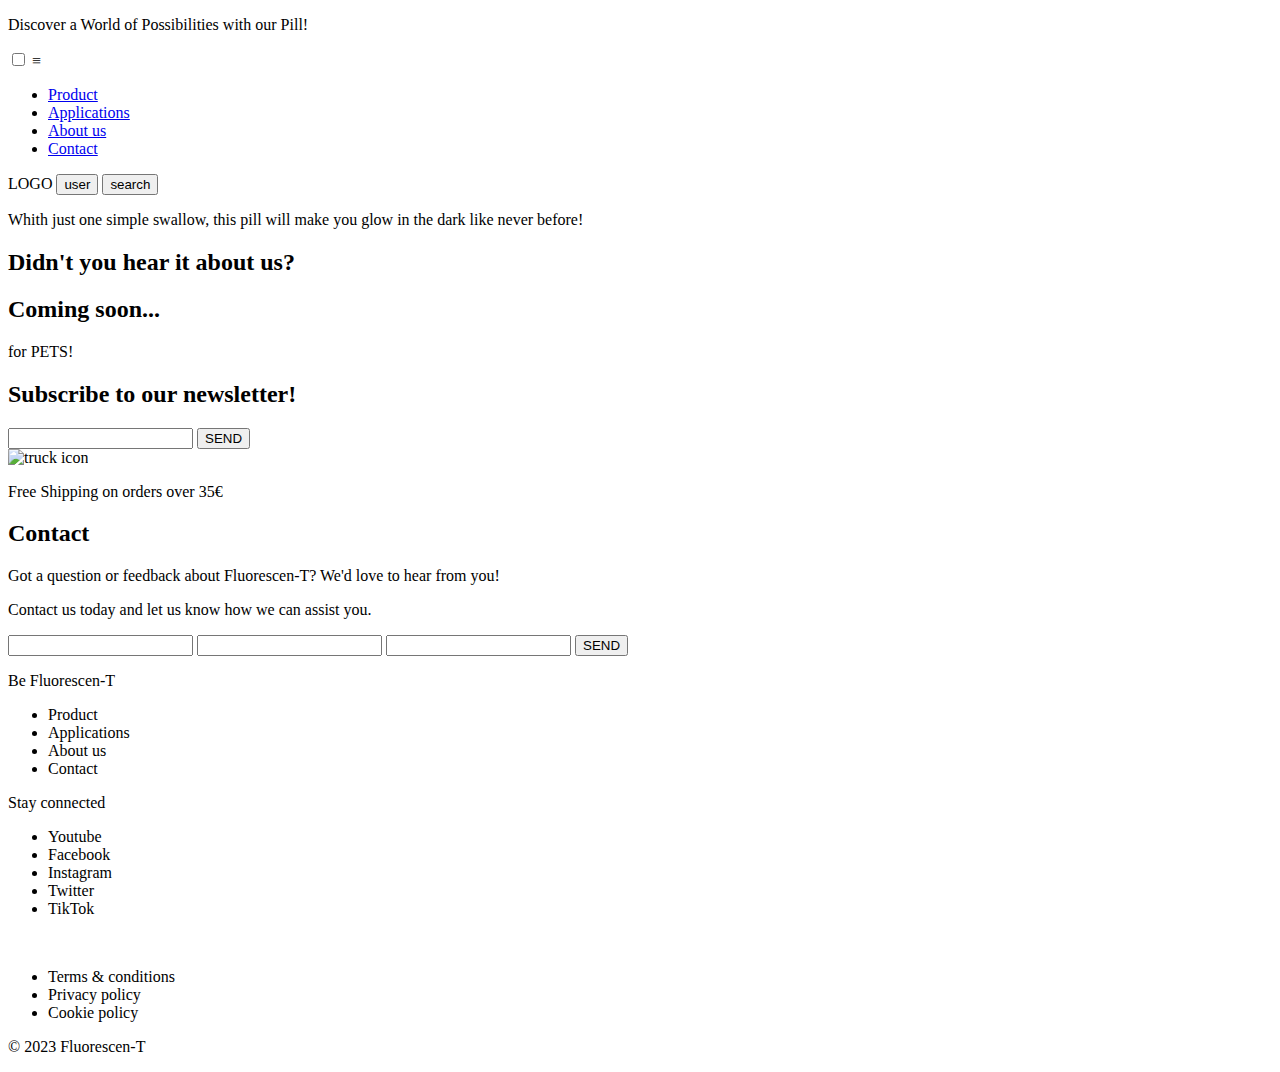
==== _html/index.html @ 110d71b9 "wordpress" ====
<!DOCTYPE html>
<html lang="en">
  <head>
    <meta charset="UTF-8" />
    <link rel="icon" type="image/svg+xml" href="/logo-small.svg" />
    <meta name="viewport" content="width=device-width, initial-scale=1.0" />
    <meta name="theme-color" content="#DDF52F" />

    <title>Fluorescen-T</title>
    <meta name="author" content="Celudirosa" />
    <meta
      name="description"
      content="Glow up your night with Fluorescen-T the safe and fun way to shine bright in the dark!"
    />
    <meta
      name="keywords"
      content="fluorescent, glow, shine, night, dark, safe"
    />
    <link rel="stylesheet" href="style.css" />
  </head>

  <body>
    <header>
      <div class="banner">
        <p>Discover a World of Possibilities with our Pill!</p>
      </div>
      <!-- TOPBAR -->
      <div class="topbar">
        <input type="checkbox" name="Menu" id="menu-toggle" />
        <label class="menu-button-container" for="menu-toggle">≡</label>
        <div class="menu-button"></div>
        <nav class="nav-menu">
          <ul class="nav-menu">
            <li class="nav-menu__item"><a href="#product">Product</a></li>
            <li class="nav-menu__item">
              <a href="#applications">Applications</a>
            </li>
            <li class="nav-menu__item"><a href="#aboutus">About us</a></li>
            <li class="nav-menu__item"><a href="#contact">Contact</a></li>
          </ul>
        </nav>
        <span>LOGO</span>
        <span>
          <button>user</button>
          <button>search</button>
        </span>
      </div>
    </header>

    <!-- MAIN -->
    <main>
      <!-- PILL -->
      <section id="pill"></section>

      <!-- PHRASE -->
      <section id="phrase">
        <p>
          Whith just one simple swallow, this pill will make you glow in the
          dark like never before!
        </p>
      </section>

      <!-- REVIEWS -->
      <section id="reviews">
        <h2>Didn't you hear it about us?</h2>
      </section>

      <!-- PETS -->
      <section id="pets">
        <h2>Coming soon...</h2>
        <p>for PETS!</p>
      </section>

      <!-- NEWSLETTER -->
      <section id="newsletter">
        <h2>Subscribe to our newsletter!</h2>
        <input type="email" name="email" id="input-newsletter" />
        <label for="input-newsletter"></label>
        <button>SEND</button>
      </section>

      <!-- SHIPPING -->
      <section id="shipping">
        <img src="/truck.svg" alt="truck icon" />
        <p>Free Shipping on orders over 35€</p>
      </section>

      <!-- CONTACT -->
      <section id="contact">
        <h2>Contact</h2>
        <p>
          Got a question or feedback about Fluorescen-T? We'd love to hear from
          you!
        </p>
        <p>Contact us today and let us know how we can assist you.</p>
        <input type="text" name="your name" id="name-formulary" />
        <label for="name-formulary"></label>
        <input type="email" name="your@email.com" id="email-formulary" />
        <label for="email-formulary"></label>
        <input type="text" name="how could we help you?" id="text-formulary" />
        <label for="text-formulary"></label>
        <button>SEND</button>
      </section>
    </main>

    <!-- FOOTER -->
    <footer>
      <p>Be Fluorescen-T</p>
      <ul>
        <li>Product</li>
        <li>Applications</li>
        <li>About us</li>
        <li>Contact</li>
      </ul>
      <p>Stay connected</p>
      <ul>
        <li>Youtube</li>
        <li>Facebook</li>
        <li>Instagram</li>
        <li>Twitter</li>
        <li>TikTok</li>
      </ul>
      <img src="" alt="" />
      <img src="" alt="" />
      <img src="" alt="" />
      <ul>
        <li>Terms & conditions</li>
        <li>Privacy policy</li>
        <li>Cookie policy</li>
      </ul>
      <p>© 2023 Fluorescen-T</p>
    </footer>

    <script type="module" src="/main.js"></script>
  </body>
</html>
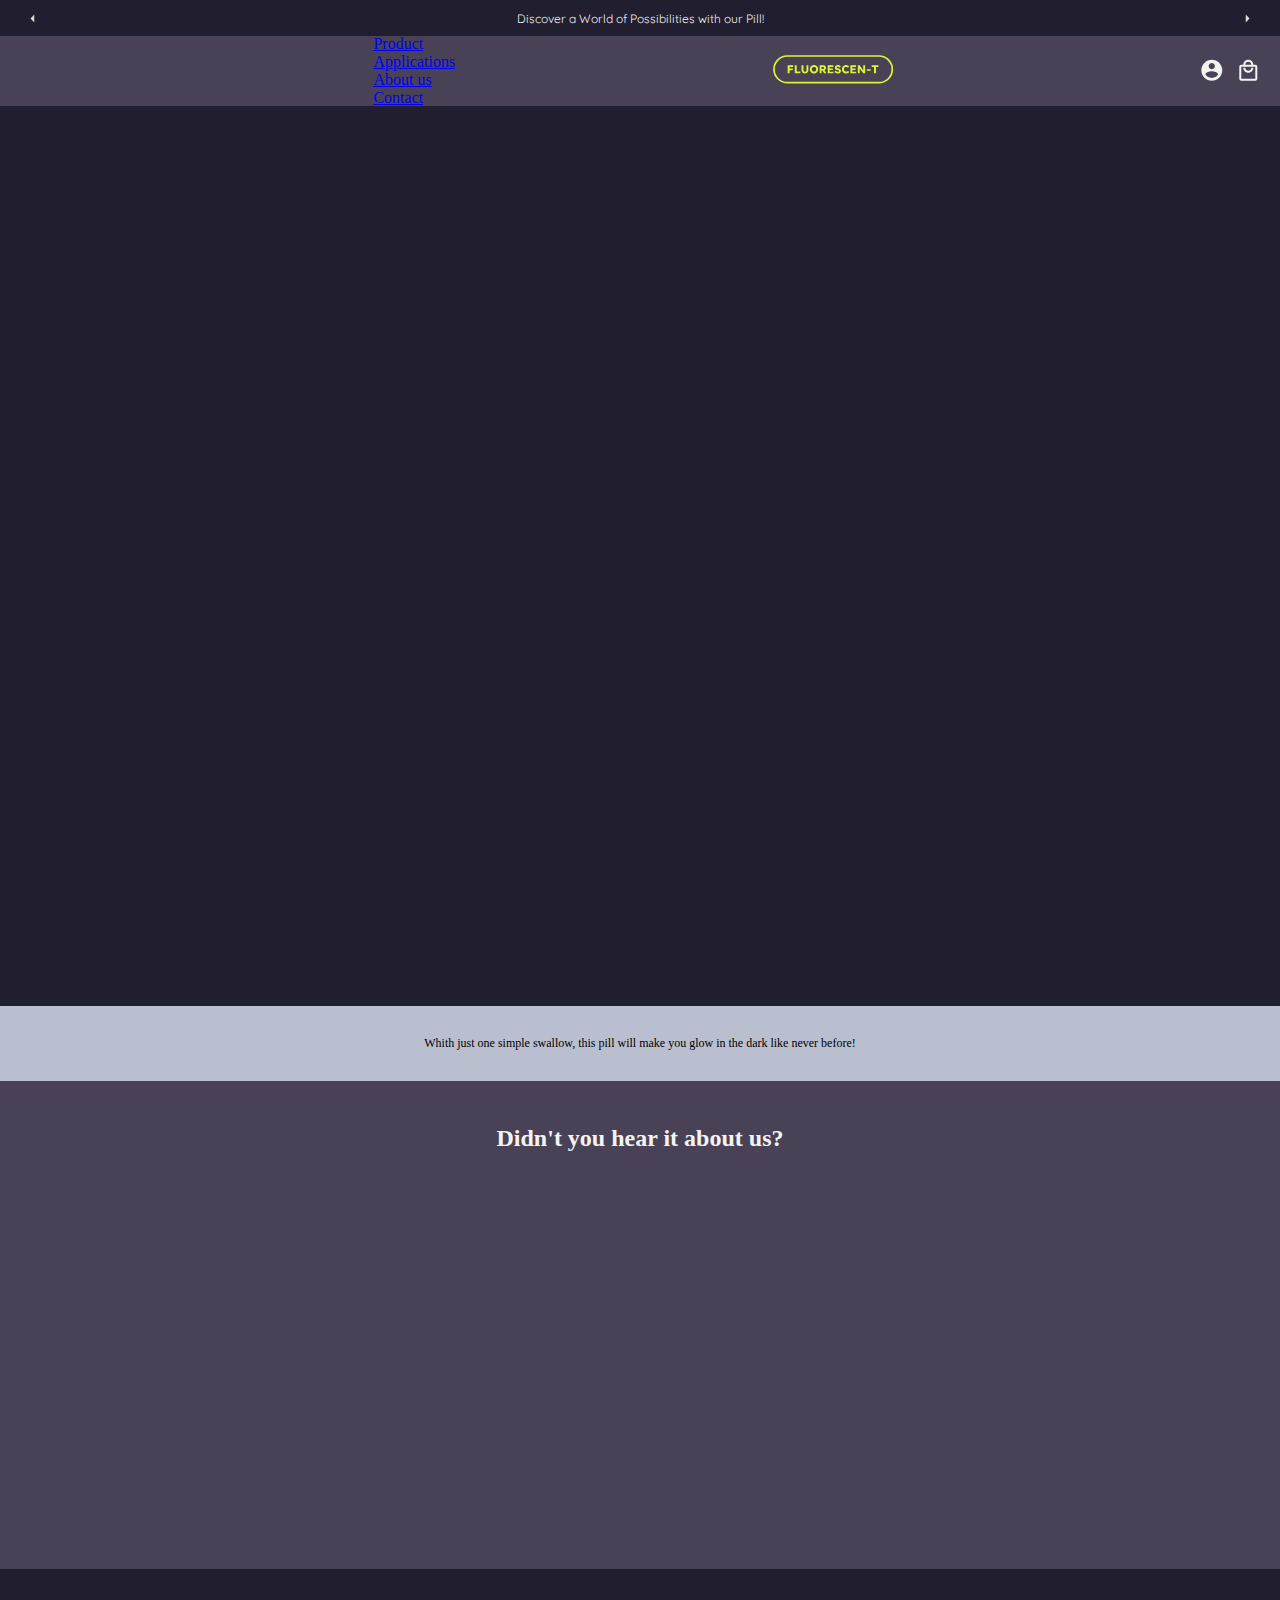
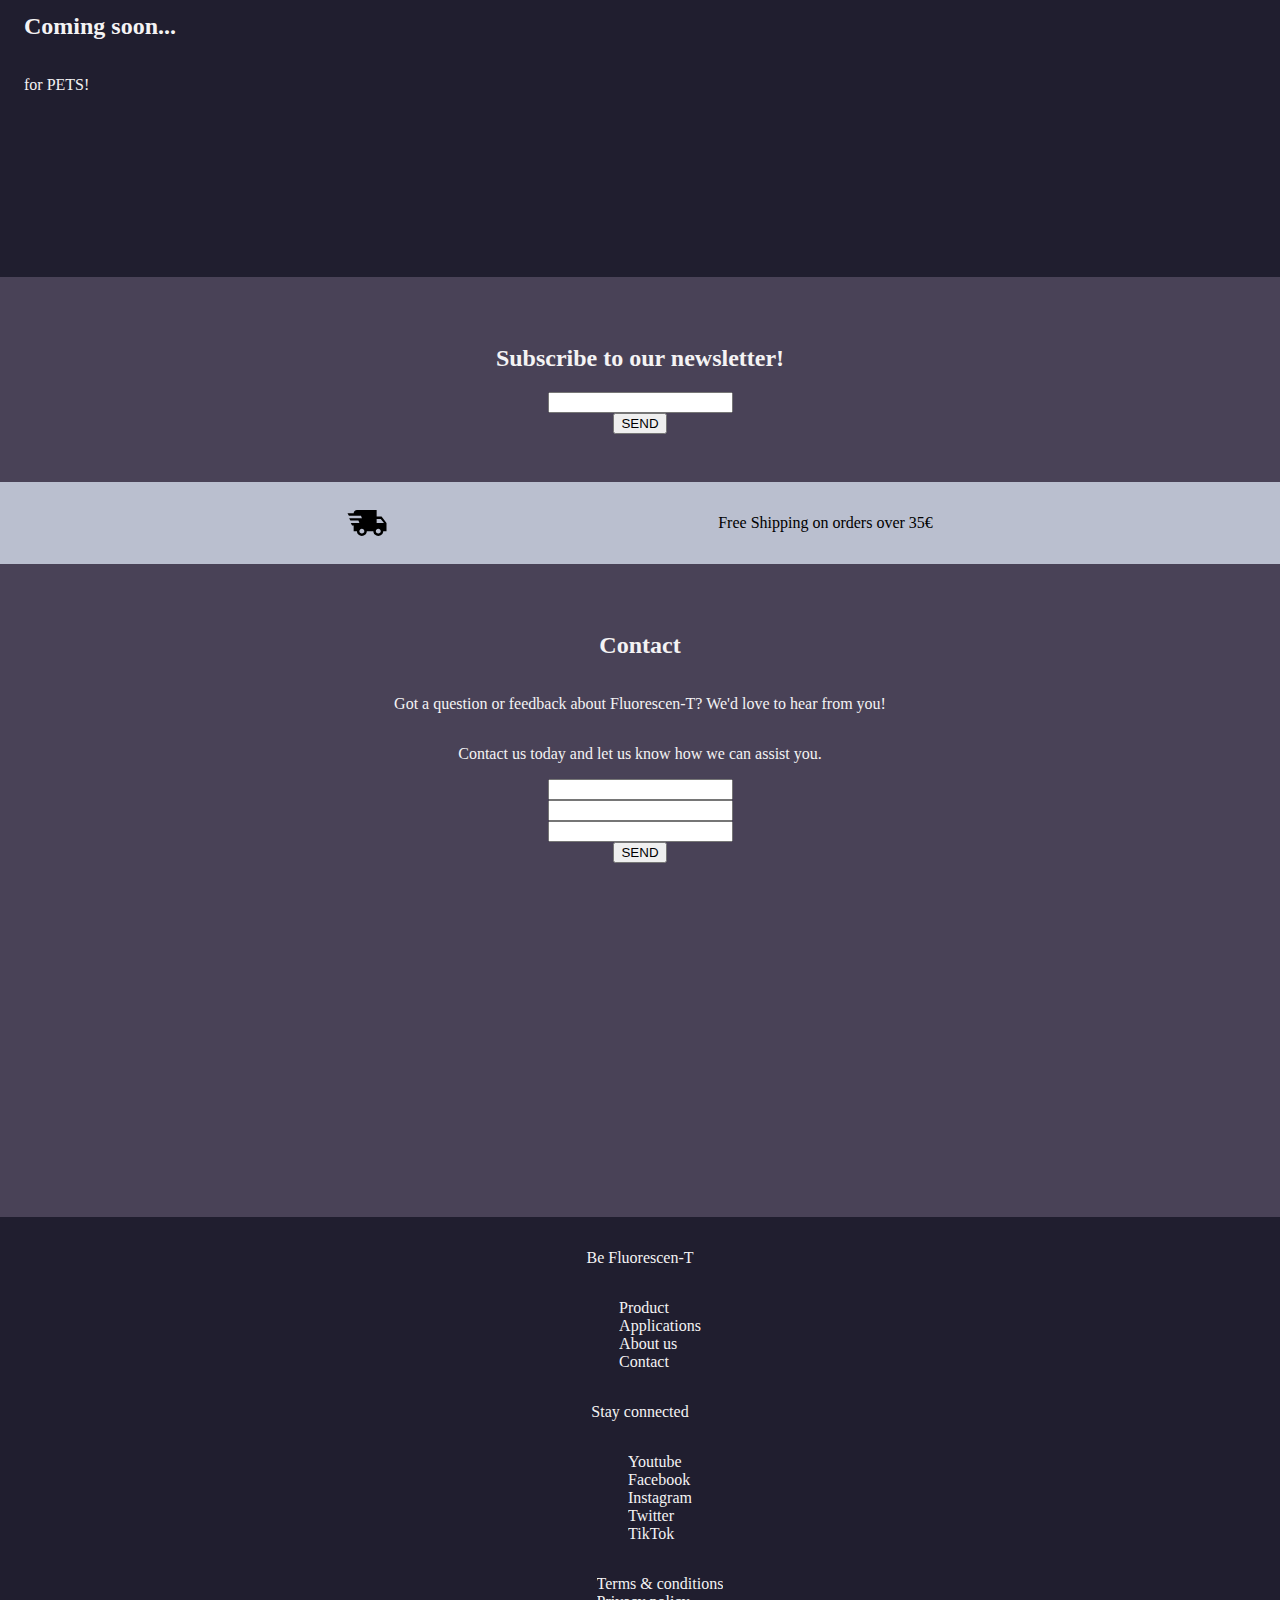
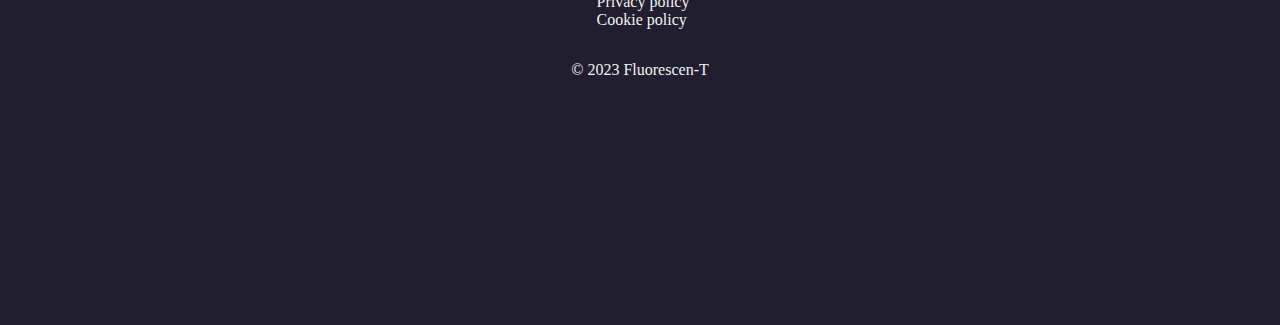
==== commit 4dcf4a58: "nav-menu & iframe" ====
--- a/_html/index.html
+++ b/_html/index.html
@@ -22,12 +22,20 @@
   <body>
     <header>
       <div class="banner">
+        <button class="nav-menu__button">
+          <img src="imgs/icon_left-arrow.svg" alt="left banner button" />
+        </button>
         <p>Discover a World of Possibilities with our Pill!</p>
+        <button class="nav-menu__button">
+          <img src="imgs/icon_right-arrow.svg" alt="right banner button" />
+        </button>
       </div>
       <!-- TOPBAR -->
       <div class="topbar">
         <input type="checkbox" name="Menu" id="menu-toggle" />
-        <label class="menu-button-container" for="menu-toggle">≡</label>
+        <label class="menu-button-container" for="menu-toggle">
+          <img src="imgs/icon_menu.svg" alt="icon menu" />
+        </label>
         <div class="menu-button"></div>
         <nav class="nav-menu">
           <ul class="nav-menu">
@@ -39,10 +47,16 @@
             <li class="nav-menu__item"><a href="#contact">Contact</a></li>
           </ul>
         </nav>
-        <span>LOGO</span>
+        <a href="#">
+          <img src="imgs/logo_dark-bg-yellow.svg" alt="fluorescen-T logo" />
+        </a>
         <span>
-          <button>user</button>
-          <button>search</button>
+          <button class="nav-menu__button">
+            <img src="imgs/icon_user.svg" alt="icon user" />
+          </button>
+          <button class="nav-menu__button">
+            <img src="imgs/icon_shopping-cart.svg" alt="icon shopping cart" />
+          </button>
         </span>
       </div>
     </header>
@@ -50,7 +64,11 @@
     <!-- MAIN -->
     <main>
       <!-- PILL -->
-      <section id="pill"></section>
+      <section id="pill">
+        <iframe
+          src="https://my.spline.design/untitled-30eca008d9cb6980c45483de8d0ec882/"
+        ></iframe>
+      </section>
 
       <!-- PHRASE -->
       <section id="phrase">
@@ -81,7 +99,7 @@
 
       <!-- SHIPPING -->
       <section id="shipping">
-        <img src="/truck.svg" alt="truck icon" />
+        <img src="imgs/icon_truck.svg" alt="truck icon" />
         <p>Free Shipping on orders over 35€</p>
       </section>
 
--- a/_html/style.css
+++ b/_html/style.css
@@ -0,0 +1,214 @@
+/* TIPO */
+
+@import url('https://fonts.googleapis.com/css2?family=Quicksand:wght@400;500;600;700&display=swap');
+
+html body {
+  margin: 0;
+  height: 100%;
+}
+
+/* HEADER */
+
+.banner {
+  background-color: #201E2F;
+  font-family: 'Quicksand', sans-serif;
+  font-style: normal;
+  font-size: 12px;
+  text-align: center;
+  color: #F4F3F4;
+  display: flex;
+  justify-content: space-between;
+  align-items: center;
+  height: 3em;
+  padding-left: 2em;
+  padding-right: 2em;
+}
+
+/* HAMBURGUER MENU */
+
+.topbar {
+  box-sizing: border-box;
+  display: flex;
+  flex-direction: row;
+  align-items: center;
+  justify-content: space-between;
+  background-color: #494257;
+  color: #F4F3F4;
+  height: 70px;
+  padding: 1em;
+}
+
+nav-menu {
+  display: flex;
+  flex-direction: row;
+  list-style: none;
+  margin: 0;
+  padding: 0;
+}
+
+li {
+  margin: 0 1rem;
+  overflow: hidden;
+}
+
+.menu-button-container {
+  display: none;
+  height: 100%;
+  width: 30px;
+  cursor: pointer;
+  flex-direction: column;
+  justify-content: center;
+  align-items: center;
+}
+
+#menu-toggle {
+  display: none;
+}
+
+@media (max-width: 700px) {
+  .menu-button-container {
+    display: flex;
+  }
+
+  .nav-menu {
+    position: absolute;
+    top: 0;
+    margin-top: 50px;
+    left: 0;
+    flex-direction: column;
+    width: 100%;
+    justify-content: center;
+    align-items: center;
+  }
+
+  #menu-toggle~.nav-menu li {
+    height: 0;
+    margin: 0;
+    padding: 0;
+    border: 0;
+    transition: height 400ms cubic-bezier(0.23, 1, 0.32, 1);
+  }
+
+  #menu-toggle:checked~.nav-menu li {
+    border: 1px solid #333;
+    height: 2.5em;
+    padding: 0.5em;
+    transition: height 400ms cubic-bezier(0.23, 1, 0.32, 1);
+  }
+
+  .nav-menu>li {
+    display: flex;
+    justify-content: center;
+    margin: 0;
+    padding: 0.5em 0;
+    width: 100%;
+    color: white;
+    background-color: #222;
+  }
+
+  .nav-menu>li:not(:last-child) {
+    border-bottom: 1px solid #444;
+  }
+}
+
+/* ICONS NAV MENU */
+
+.nav-menu__button {
+  background-color: transparent;
+  border: none;
+  cursor: pointer;
+}
+
+/* PILL */
+
+#pill {
+  background-color: #201E2F;
+  height: 100vh;
+  width: 100%;
+}
+
+iframe {
+  border: 0;
+  width: 247px;
+  height: 319px;
+}
+
+/* PHRASE */
+
+#phrase {
+  background-color: #babfcf;
+  font-size: 12px;
+  display: flex;
+  justify-content: center;
+  text-align: center;
+  padding: 1.5em;
+  padding-left: 4em;
+  padding-right: 4em;
+}
+
+/* REVIEWS */
+
+#reviews {
+  background-color: #494257;
+  color: #F4F3F4;
+  display: flex;
+  flex-direction: column;
+  align-items: center;
+  padding: 1.5em;
+  height: 440px;
+}
+
+/* PETS */
+
+#pets {
+  background-color: #201E2F;
+  color: #F4F3F4;
+  display: flex;
+  flex-direction: column;
+  padding: 1.5em;
+  height: 260px;
+}
+
+/* NEWSLETTER */
+
+#newsletter {
+  background-color: #494257;
+  color: #F4F3F4;
+  display: flex;
+  flex-direction: column;
+  align-items: center;
+  padding: 3em;
+}
+
+/* SHIPPING */
+
+#shipping {
+  background-color: #babfcf;
+  display: flex;
+  justify-content: space-evenly;
+  padding: 1em;
+}
+
+/* CONTACT */
+
+#contact {
+  background-color: #494257;
+  color: #F4F3F4;
+  display: flex;
+  flex-direction: column;
+  align-items: center;
+  padding: 3em;
+  height: 557px;
+}
+
+/* FOOTER */
+
+footer {
+  background-color: #201E2F;
+  color: #F4F3F4;
+  display: flex;
+  flex-direction: column;
+  align-items: center;
+  padding: 1em;
+  height: 676px;
+}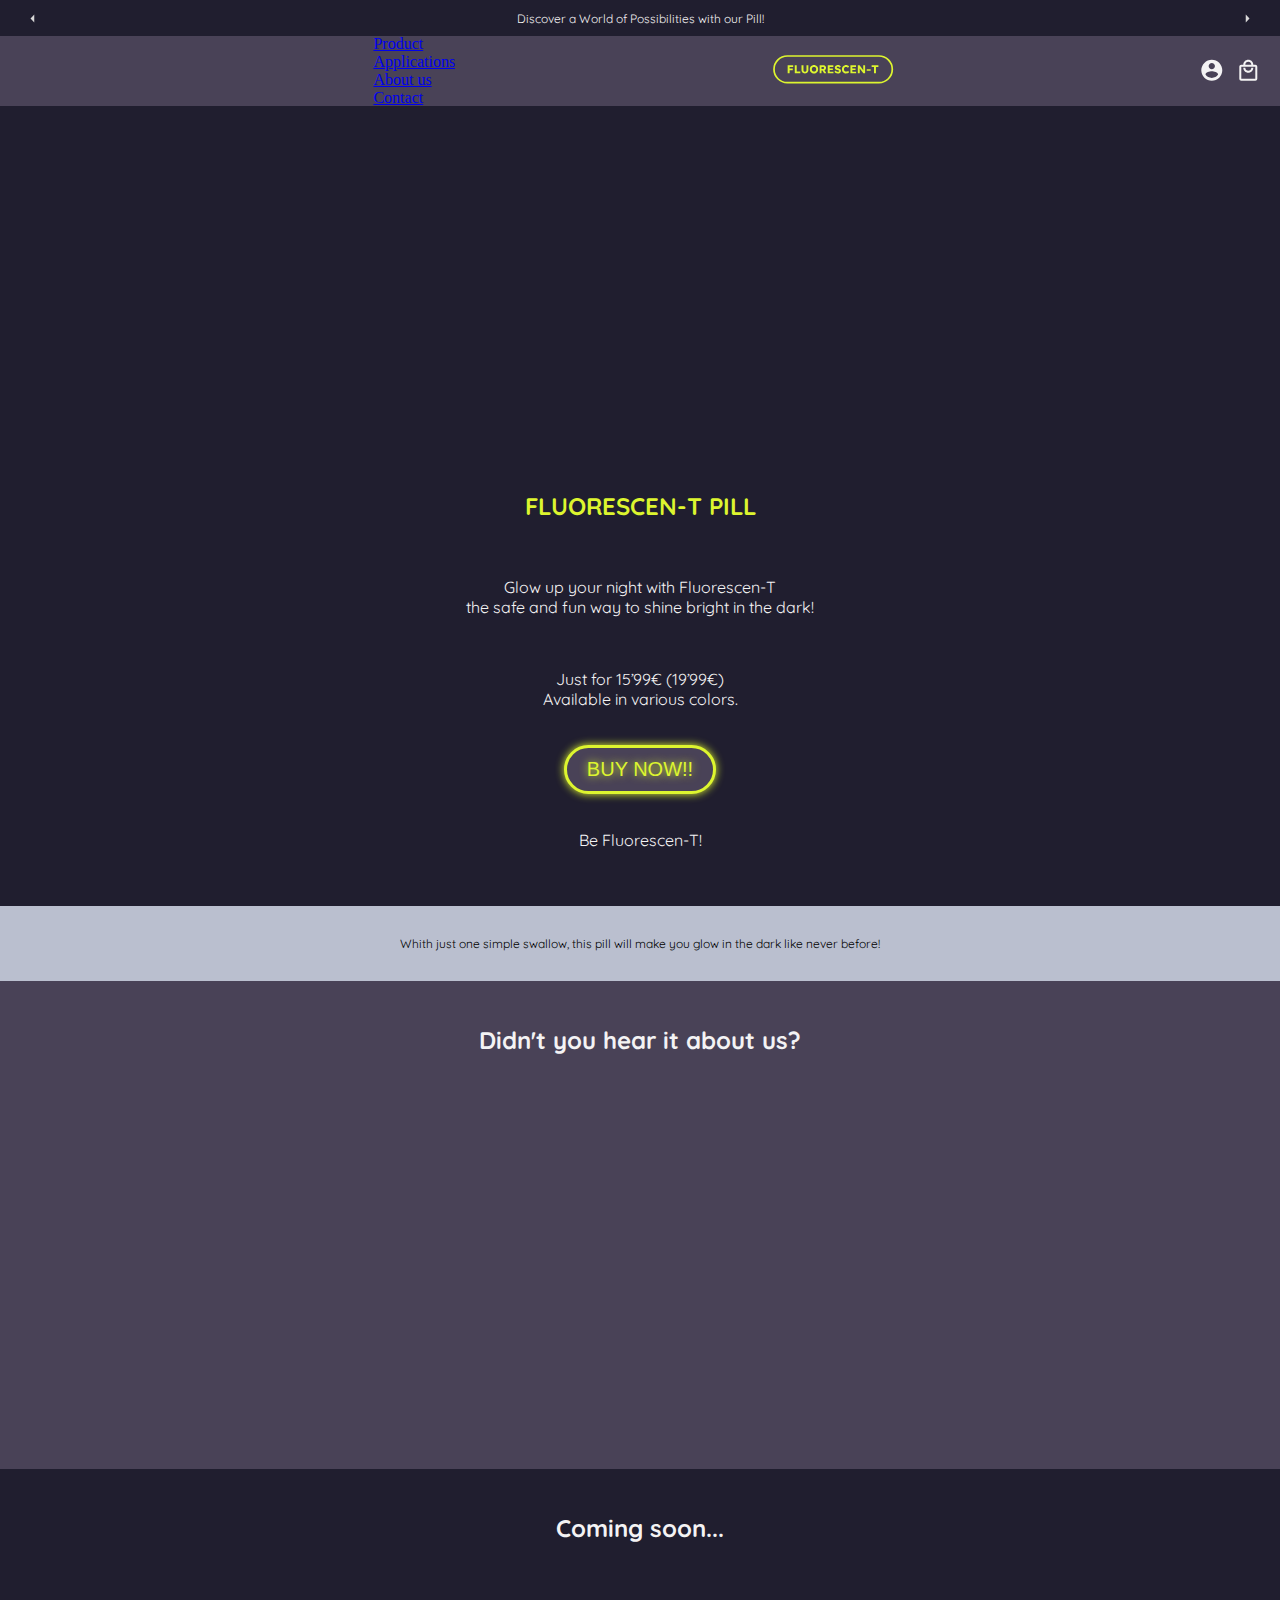
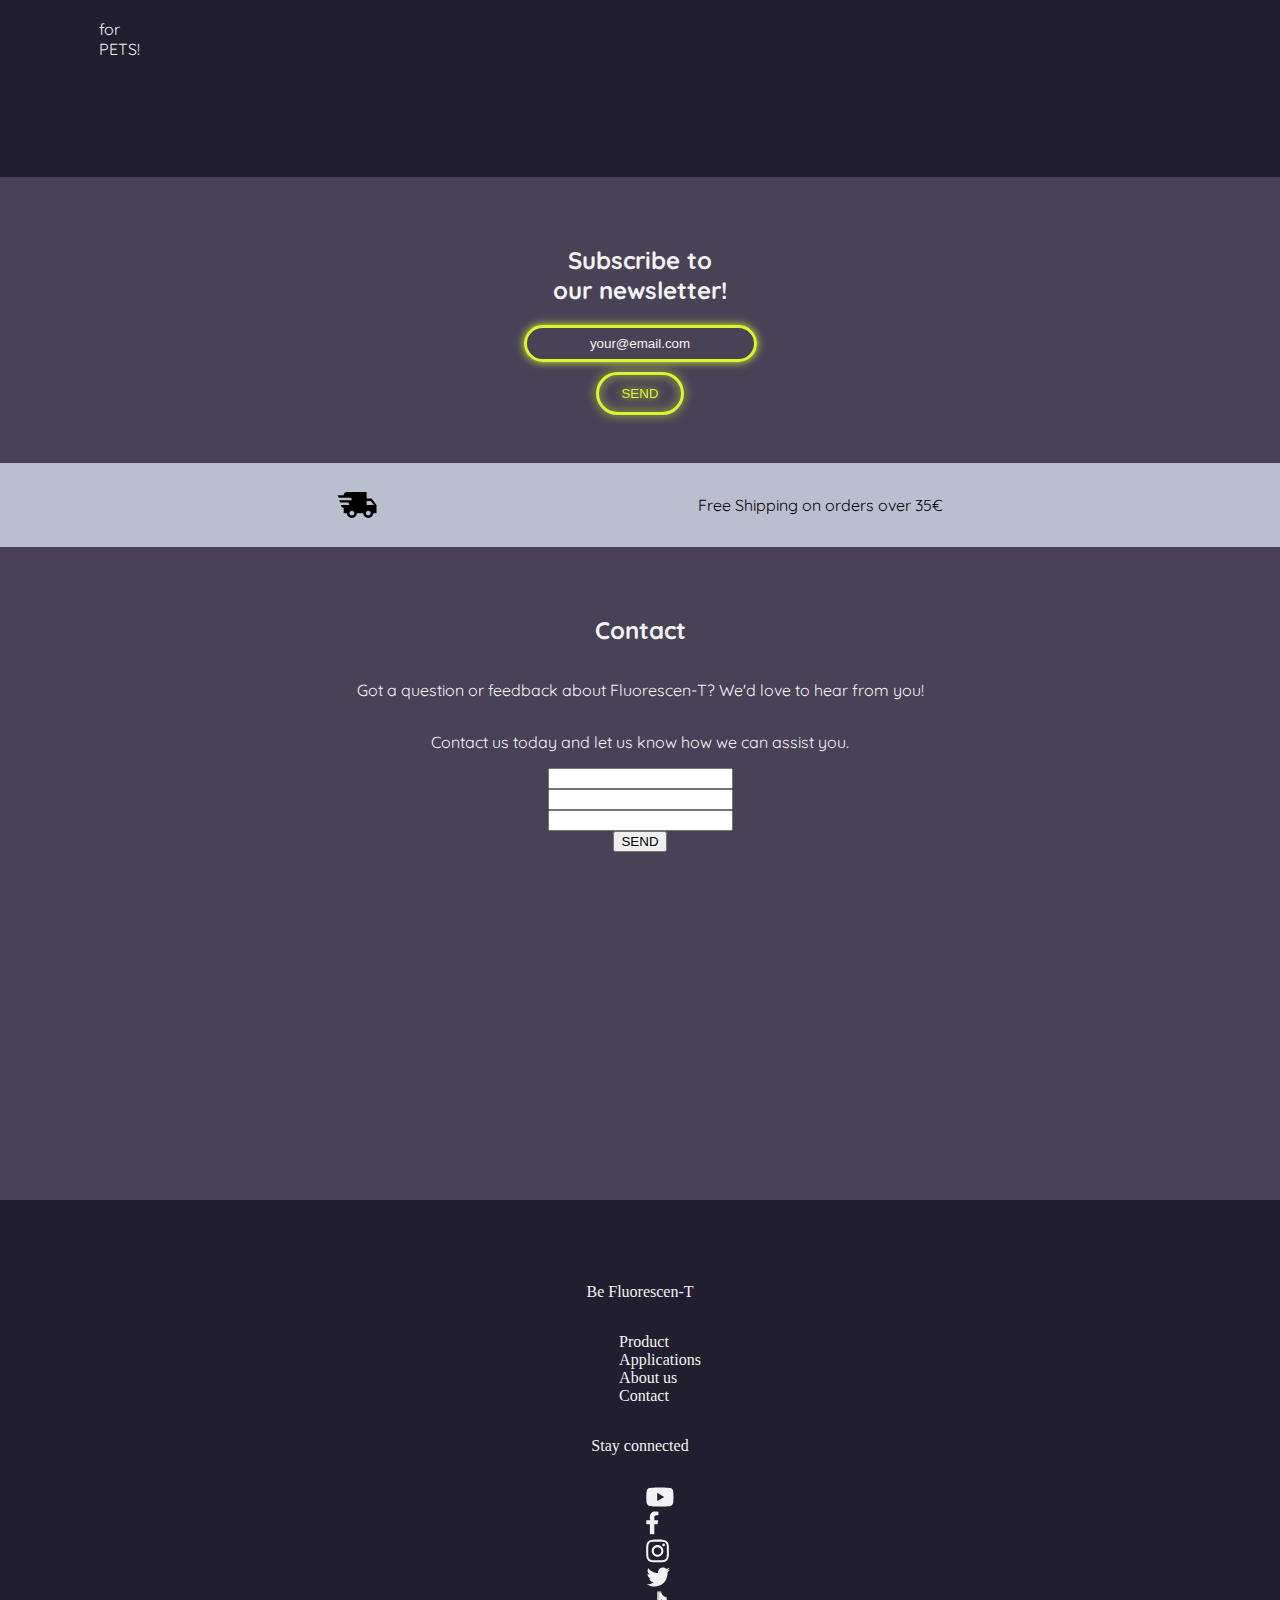
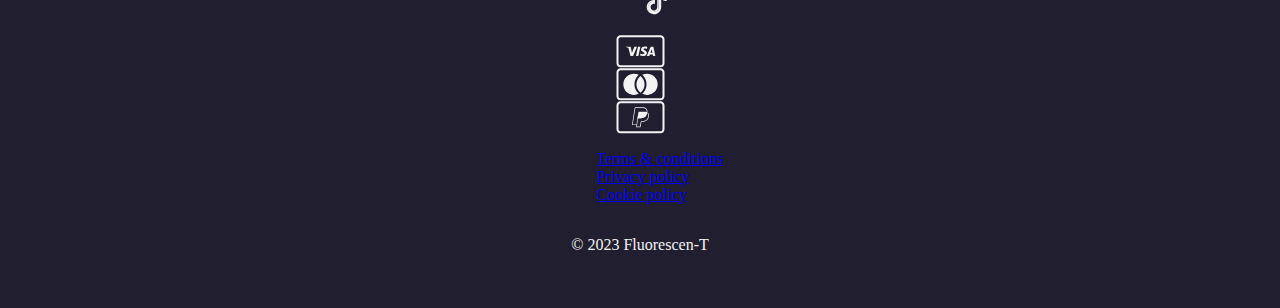
==== commit f9733754: "💄 styles footer" ====
--- a/_html/index.html
+++ b/_html/index.html
@@ -67,7 +67,18 @@
       <section id="pill">
         <iframe
           src="https://my.spline.design/untitled-30eca008d9cb6980c45483de8d0ec882/"
+          scrolling="no"
         ></iframe>
+        <h2 class="tipe_yellow">FLUORESCEN-T PILL</h2>
+        <p class="tipe_white">
+          Glow up your night with Fluorescen-T <br />the safe and fun way to
+          shine bright in the dark!
+        </p>
+        <p class="tipe_white">
+          Just for 15’99€ (19’99€) <br />Available in various colors.
+        </p>
+        <button class="button_buy-now">BUY NOW!!</button>
+        <p class="tipe_white">Be Fluorescen-T!</p>
       </section>
 
       <!-- PHRASE -->
@@ -86,13 +97,24 @@
       <!-- PETS -->
       <section id="pets">
         <h2>Coming soon...</h2>
-        <p>for PETS!</p>
+        <div>
+          <p>for <br />PETS!</p>
+          <iframe
+            src="https://my.spline.design/untitled-30eca008d9cb6980c45483de8d0ec882/"
+            scrolling="no"
+          ></iframe>
+        </div>
       </section>
 
       <!-- NEWSLETTER -->
       <section id="newsletter">
-        <h2>Subscribe to our newsletter!</h2>
-        <input type="email" name="email" id="input-newsletter" />
+        <h2>Subscribe to <br />our newsletter!</h2>
+        <input
+          type="email"
+          name="email"
+          value="your@email.com"
+          id="input-newsletter"
+        />
         <label for="input-newsletter"></label>
         <button>SEND</button>
       </section>
@@ -123,6 +145,7 @@
 
     <!-- FOOTER -->
     <footer>
+      <img class="logo_white" src="imgs/logo_small.svg" alt="logo F" />
       <p>Be Fluorescen-T</p>
       <ul>
         <li>Product</li>
@@ -132,19 +155,45 @@
       </ul>
       <p>Stay connected</p>
       <ul>
-        <li>Youtube</li>
-        <li>Facebook</li>
-        <li>Instagram</li>
-        <li>Twitter</li>
-        <li>TikTok</li>
+        <li>
+          <a href="https://www.youtube.com/">
+            <img src="imgs/icon_youtube.svg" alt="youtube" title="???" />
+          </a>
+        </li>
+        <li>
+          <a href="https://www.facebook.com/">
+            <img src="imgs/icon_facebook.svg" alt="facebook" />
+          </a>
+        </li>
+        <li>
+          <a href="https://www.instagram.com/">
+            <img src="imgs/icon_instagram.svg" alt="instagram" />
+          </a>
+        </li>
+        <li>
+          <a href="https://twitter.com/home?lang=es">
+            <img src="imgs/icon_twitter.svg" alt="twitter" />
+          </a>
+        </li>
+        <li>
+          <a href="https://www.tiktok.com/es/">
+            <img src="imgs/icon_tiktok.svg" alt="tiktok" />
+          </a>
+        </li>
       </ul>
-      <img src="" alt="" />
-      <img src="" alt="" />
-      <img src="" alt="" />
+      <img src="imgs/icon_visa.svg" alt="icon visa" />
+      <img src="imgs/icon_mastercard.svg" alt="icon mastercard" />
+      <img src="imgs/icon_paypal.svg" alt="icon paypal" />
       <ul>
-        <li>Terms & conditions</li>
-        <li>Privacy policy</li>
-        <li>Cookie policy</li>
+        <li>
+          <a href="#">Terms & conditions</a>
+        </li>
+        <li>
+          <a href="#">Privacy policy</a>
+        </li>
+        <li>
+          <a href="#">Cookie policy</a>
+        </li>
       </ul>
       <p>© 2023 Fluorescen-T</p>
     </footer>
--- a/_html/style.css
+++ b/_html/style.css
@@ -1,6 +1,8 @@
 /* TIPO */
 
 @import url('https://fonts.googleapis.com/css2?family=Quicksand:wght@400;500;600;700&display=swap');
+
+/* RESET CSS */
 
 html body {
   margin: 0;
@@ -123,8 +125,12 @@
 
 #pill {
   background-color: #201E2F;
-  height: 100vh;
-  width: 100%;
+  display: flex;
+  flex-direction: column;
+  justify-content: center;
+  align-items: center;
+  padding: 26px 28px 40px;
+  gap: 20px;
 }
 
 iframe {
@@ -133,6 +139,34 @@
   height: 319px;
 }
 
+.tipe_yellow {
+  color: #DDF52F;
+  font-family: 'Quicksand', sans-serif;
+  font-style: normal;
+}
+
+.tipe_white {
+  color: #F4F3F4;
+  font-family: 'Quicksand', sans-serif;
+  font-style: normal;
+  text-align: center;
+}
+
+.button_buy-now {
+  display: flex;
+  justify-content: center;
+  align-items: center;
+  padding: 10px 20px;
+  gap: 10px;
+  background-color: #494257;
+  border: 3px solid #DDF52F;
+  border-radius: 36px;
+  box-shadow: 0px 0px 9px #DDF52F;
+  font-size: 20px;
+  color: #DDF52F;
+  text-shadow: 0px 0px 9px #DDF52F;
+}
+
 /* PHRASE */
 
 #phrase {
@@ -140,6 +174,9 @@
   font-size: 12px;
   display: flex;
   justify-content: center;
+  font-family: 'Quicksand', sans-serif;
+  font-style: normal;
+  /* semi-bold???? */
   text-align: center;
   padding: 1.5em;
   padding-left: 4em;
@@ -156,6 +193,8 @@
   align-items: center;
   padding: 1.5em;
   height: 440px;
+  font-family: 'Quicksand', sans-serif;
+  font-style: normal;
 }
 
 /* PETS */
@@ -167,6 +206,29 @@
   flex-direction: column;
   padding: 1.5em;
   height: 260px;
+  font-family: 'Quicksand', sans-serif;
+  font-style: normal;
+}
+
+#pets h2 {
+  display: flex;
+  flex-direction: column;
+  align-items: center;
+}
+
+#pets p {
+  padding: 40px 75px;
+}
+
+#pets div {
+  display: flex;
+  align-items: center;
+  gap: 50px;
+}
+
+#pets iframe {
+  width: 100px;
+  height: 125px;
 }
 
 /* NEWSLETTER */
@@ -178,6 +240,31 @@
   flex-direction: column;
   align-items: center;
   padding: 3em;
+  font-family: 'Quicksand', sans-serif;
+  font-style: normal;
+  text-align: center;
+}
+
+#newsletter input {
+  border: 3px solid #DDF52F;
+  border-radius: 36px;
+  padding: 8px 25px;
+  text-align: center;
+  background-color: transparent;
+  box-shadow: 0px 0px 9px #DDF52F;
+  color: #F4F3F4;
+}
+
+#newsletter button {
+  display: flex;
+  justify-content: center;
+  padding: 11px 22px;
+  margin-top: 10px;
+  border: 3px solid #DDF52F;
+  background-color: transparent;
+  border-radius: 36px;
+  color: #DDF52F;
+  filter: drop-shadow(0px 0px 5px);
 }
 
 /* SHIPPING */
@@ -187,6 +274,8 @@
   display: flex;
   justify-content: space-evenly;
   padding: 1em;
+  font-family: 'Quicksand', sans-serif;
+  font-style: normal;
 }
 
 /* CONTACT */
@@ -199,6 +288,9 @@
   align-items: center;
   padding: 3em;
   height: 557px;
+  font-family: 'Quicksand', sans-serif;
+  font-style: normal;
+  text-align: center;
 }
 
 /* FOOTER */
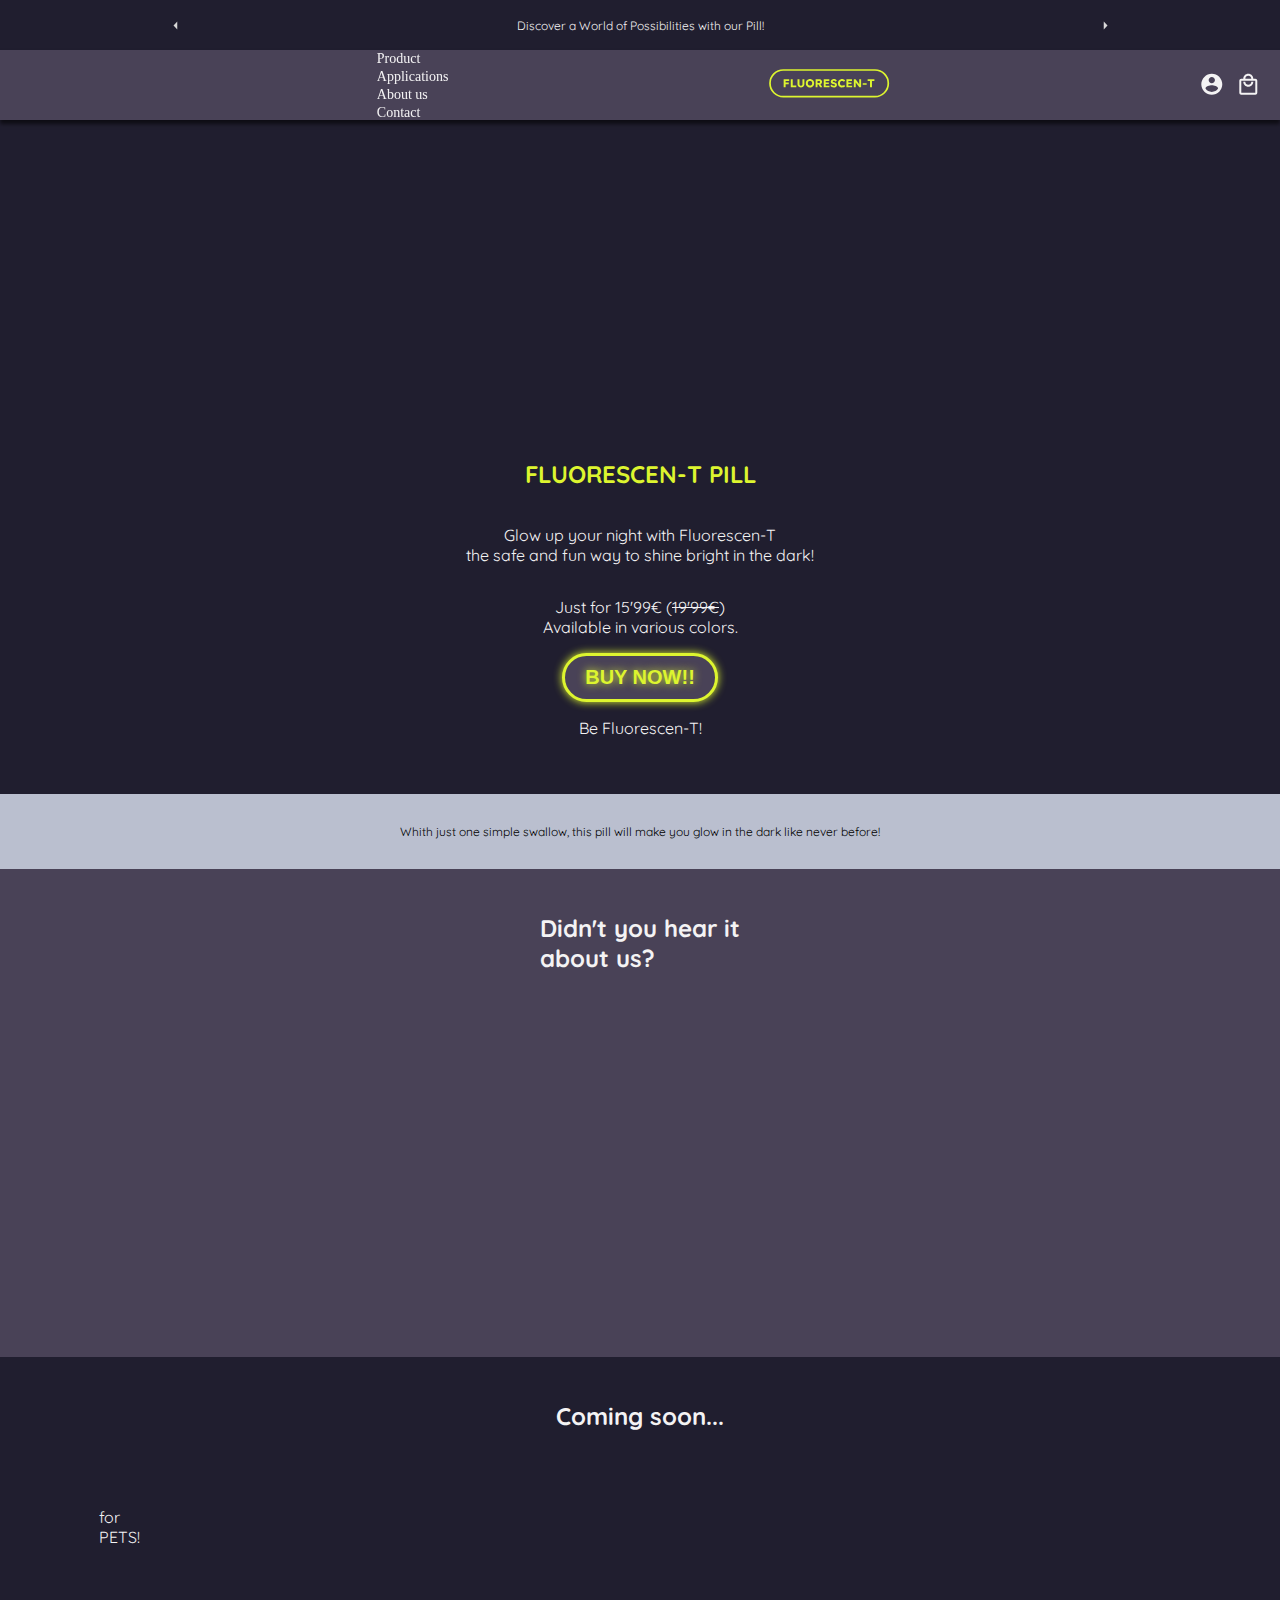
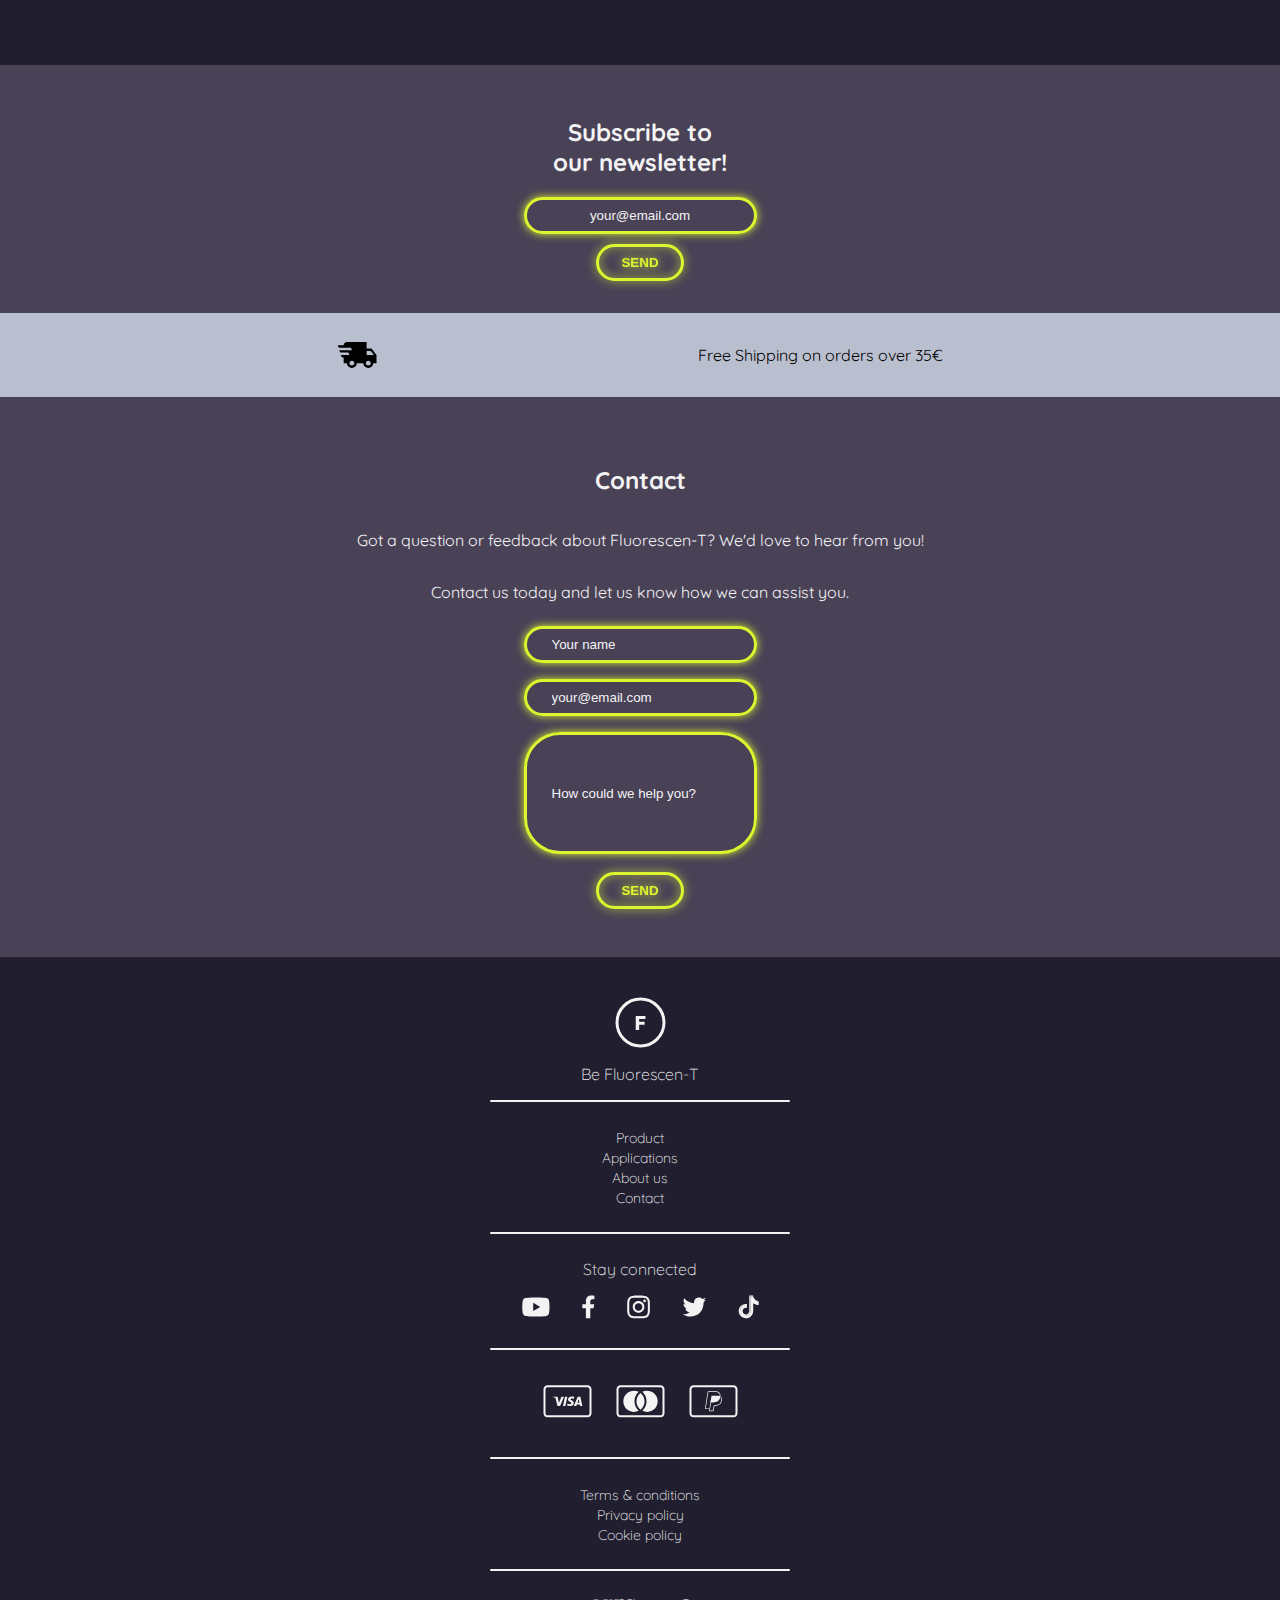
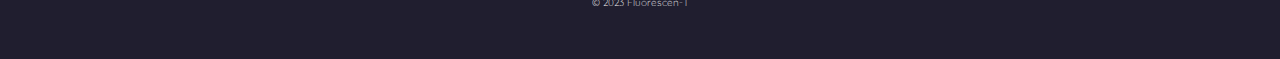
==== commit ab9c84c6: "💄 styles" ====
--- a/_html/index.html
+++ b/_html/index.html
@@ -38,16 +38,16 @@
         </label>
         <div class="menu-button"></div>
         <nav class="nav-menu">
-          <ul class="nav-menu">
-            <li class="nav-menu__item"><a href="#product">Product</a></li>
-            <li class="nav-menu__item">
-              <a href="#applications">Applications</a>
+          <ul>
+            <li><a class="nav-menu__item" href="#product">Product</a></li>
+            <li>
+              <a class="nav-menu__item" href="#applications">Applications</a>
             </li>
-            <li class="nav-menu__item"><a href="#aboutus">About us</a></li>
-            <li class="nav-menu__item"><a href="#contact">Contact</a></li>
+            <li><a class="nav-menu__item" href="#aboutus">About us</a></li>
+            <li><a class="nav-menu__item" href="#contact">Contact</a></li>
           </ul>
         </nav>
-        <a href="#">
+        <a class="nav-logo" href="#">
           <img src="imgs/logo_dark-bg-yellow.svg" alt="fluorescen-T logo" />
         </a>
         <span>
@@ -69,16 +69,17 @@
           src="https://my.spline.design/untitled-30eca008d9cb6980c45483de8d0ec882/"
           scrolling="no"
         ></iframe>
-        <h2 class="tipe_yellow">FLUORESCEN-T PILL</h2>
-        <p class="tipe_white">
+        <h2 class="type_yellow">FLUORESCEN-T PILL</h2>
+        <p class="type_white">
           Glow up your night with Fluorescen-T <br />the safe and fun way to
           shine bright in the dark!
         </p>
-        <p class="tipe_white">
-          Just for 15’99€ (19’99€) <br />Available in various colors.
+        <p class="type_white">
+          Just for 15'99€ (<span class="text_line-through">19'99€</span>)
+          <br />Available in various colors.
         </p>
         <button class="button_buy-now">BUY NOW!!</button>
-        <p class="tipe_white">Be Fluorescen-T!</p>
+        <p class="type_white">Be Fluorescen-T!</p>
       </section>
 
       <!-- PHRASE -->
@@ -91,7 +92,7 @@
 
       <!-- REVIEWS -->
       <section id="reviews">
-        <h2>Didn't you hear it about us?</h2>
+        <h2>Didn't you hear it <br />about us?</h2>
       </section>
 
       <!-- PETS -->
@@ -133,11 +134,26 @@
           you!
         </p>
         <p>Contact us today and let us know how we can assist you.</p>
-        <input type="text" name="your name" id="name-formulary" />
+        <input
+          type="text"
+          name="your name"
+          value="Your name"
+          id="name-formulary"
+        />
         <label for="name-formulary"></label>
-        <input type="email" name="your@email.com" id="email-formulary" />
+        <input
+          type="email"
+          name="your@email.com"
+          value="your@email.com"
+          id="email-formulary"
+        />
         <label for="email-formulary"></label>
-        <input type="text" name="how could we help you?" id="text-formulary" />
+        <input
+          type="text"
+          name="how could we help you?"
+          value="How could we help you?"
+          id="text-formulary"
+        />
         <label for="text-formulary"></label>
         <button>SEND</button>
       </section>
@@ -145,16 +161,18 @@
 
     <!-- FOOTER -->
     <footer>
-      <img class="logo_white" src="imgs/logo_small.svg" alt="logo F" />
+      <img src="imgs/logo_dark-bg_small.svg" alt="logo fluorescen-T" />
       <p>Be Fluorescen-T</p>
-      <ul>
-        <li>Product</li>
-        <li>Applications</li>
-        <li>About us</li>
-        <li>Contact</li>
+      <div class="footer-line"></div>
+      <ul class="footer-nav">
+        <li><a href="#">Product</a></li>
+        <li><a href="#">Applications</a></li>
+        <li><a href="#">About us</a></li>
+        <li><a href="#">Contact</a></li>
       </ul>
-      <p>Stay connected</p>
-      <ul>
+      <div class="footer-line"></div>
+      <p class="footer-connected">Stay connected</p>
+      <ul class="footer-social">
         <li>
           <a href="https://www.youtube.com/">
             <img src="imgs/icon_youtube.svg" alt="youtube" title="???" />
@@ -181,10 +199,14 @@
           </a>
         </li>
       </ul>
-      <img src="imgs/icon_visa.svg" alt="icon visa" />
-      <img src="imgs/icon_mastercard.svg" alt="icon mastercard" />
-      <img src="imgs/icon_paypal.svg" alt="icon paypal" />
-      <ul>
+      <div class="footer-line"></div>
+      <div class="footer-pay">
+        <img src="imgs/icon_visa.svg" alt="icon visa" />
+        <img src="imgs/icon_mastercard.svg" alt="icon mastercard" />
+        <img src="imgs/icon_paypal.svg" alt="icon paypal" />
+      </div>
+      <div class="footer-line"></div>
+      <ul class="footer-nav-terms">
         <li>
           <a href="#">Terms & conditions</a>
         </li>
@@ -195,7 +217,8 @@
           <a href="#">Cookie policy</a>
         </li>
       </ul>
-      <p>© 2023 Fluorescen-T</p>
+      <div class="footer-line"></div>
+      <p class="footer-copy">© 2023 Fluorescen-T</p>
     </footer>
 
     <script type="module" src="/main.js"></script>
--- a/_html/style.css
+++ b/_html/style.css
@@ -14,16 +14,18 @@
 .banner {
   background-color: #201E2F;
   font-family: 'Quicksand', sans-serif;
-  font-style: normal;
   font-size: 12px;
   text-align: center;
   color: #F4F3F4;
   display: flex;
-  justify-content: space-between;
-  align-items: center;
-  height: 3em;
-  padding-left: 2em;
-  padding-right: 2em;
+  justify-content: space-around;
+  align-items: center;
+  height: 50px;
+  position: fixed;
+  top: 0;
+  left: 0;
+  width: 100%;
+  z-index: 200;
 }
 
 /* HAMBURGUER MENU */
@@ -31,13 +33,18 @@
 .topbar {
   box-sizing: border-box;
   display: flex;
-  flex-direction: row;
   align-items: center;
   justify-content: space-between;
   background-color: #494257;
   color: #F4F3F4;
   height: 70px;
   padding: 1em;
+  position: fixed;
+  top: 50px;
+  left: 0;
+  width: 100%;
+  box-shadow: 0px 4px 4px rgba(0, 0, 0, 0.6);
+  z-index: 200;
 }
 
 nav-menu {
@@ -74,13 +81,32 @@
 
   .nav-menu {
     position: absolute;
-    top: 0;
-    margin-top: 50px;
+    top: 4px;
+    margin-top: 65px;
     left: 0;
+    width: 100vw;
+    background-color: #494257;
+    box-shadow: 0px 4px 4px rgba(0, 0, 0, 0.6);
+  }
+
+  .nav-menu ul {
+    margin: 0;
+    padding: 0;
+  }
+
+  .nav-menu__item {
+    text-decoration: none;
+    color: #F4F3F4;
+    font-family: 'Quicksand', sans-serif;
+    font-weight: bold;
+  }
+
+  .nav-menu>ul {
+    display: flex;
     flex-direction: column;
-    width: 100%;
-    justify-content: center;
     align-items: center;
+    text-align: center;
+    box-shadow: inset 0px 4px 4px rgba(0, 0, 0, 0.6);
   }
 
   #menu-toggle~.nav-menu li {
@@ -92,7 +118,6 @@
   }
 
   #menu-toggle:checked~.nav-menu li {
-    border: 1px solid #333;
     height: 2.5em;
     padding: 0.5em;
     transition: height 400ms cubic-bezier(0.23, 1, 0.32, 1);
@@ -104,8 +129,6 @@
     margin: 0;
     padding: 0.5em 0;
     width: 100%;
-    color: white;
-    background-color: #222;
   }
 
   .nav-menu>li:not(:last-child) {
@@ -129,8 +152,7 @@
   flex-direction: column;
   justify-content: center;
   align-items: center;
-  padding: 26px 28px 40px;
-  gap: 20px;
+  padding: 120px 20px 40px;
 }
 
 iframe {
@@ -139,17 +161,19 @@
   height: 319px;
 }
 
-.tipe_yellow {
+.type_yellow {
   color: #DDF52F;
   font-family: 'Quicksand', sans-serif;
-  font-style: normal;
-}
-
-.tipe_white {
-  color: #F4F3F4;
-  font-family: 'Quicksand', sans-serif;
-  font-style: normal;
-  text-align: center;
+}
+
+.type_white {
+  color: #F4F3F4;
+  font-family: 'Quicksand', sans-serif;
+  text-align: center;
+}
+
+.text_line-through {
+  text-decoration: line-through;
 }
 
 .button_buy-now {
@@ -157,14 +181,27 @@
   justify-content: center;
   align-items: center;
   padding: 10px 20px;
-  gap: 10px;
   background-color: #494257;
   border: 3px solid #DDF52F;
   border-radius: 36px;
   box-shadow: 0px 0px 9px #DDF52F;
   font-size: 20px;
+  font-weight: bold;
   color: #DDF52F;
   text-shadow: 0px 0px 9px #DDF52F;
+  animation: neon 1.5s ease-in-out infinite alternate;
+}
+
+@keyframes neon {
+  from {
+    text-shadow: 0 0 10px #F4F3F4, 0 0 20px #F4F3F4, 0 0 30px #F4F3F4, 0 0 40px #ddf52f7,
+      0 0 70px #ddf52f, 0 0 80px #ddf52f, 0 0 100px #ddf52f, 0 0 150px #ddf52f;
+  }
+
+  to {
+    text-shadow: 0 0 5px #F4F3F4, 0 0 10px #F4F3F4, 0 0 15px #F4F3F4, 0 0 20px #ddf52f,
+      0 0 35px #ddf52f, 0 0 40px #ddf52f, 0 0 50px #ddf52f, 0 0 75px #ddf52f;
+  }
 }
 
 /* PHRASE */
@@ -176,7 +213,6 @@
   justify-content: center;
   font-family: 'Quicksand', sans-serif;
   font-style: normal;
-  /* semi-bold???? */
   text-align: center;
   padding: 1.5em;
   padding-left: 4em;
@@ -239,7 +275,7 @@
   display: flex;
   flex-direction: column;
   align-items: center;
-  padding: 3em;
+  padding: 2rem;
   font-family: 'Quicksand', sans-serif;
   font-style: normal;
   text-align: center;
@@ -258,13 +294,14 @@
 #newsletter button {
   display: flex;
   justify-content: center;
-  padding: 11px 22px;
+  padding: 8px 22px;
   margin-top: 10px;
   border: 3px solid #DDF52F;
   background-color: transparent;
   border-radius: 36px;
   color: #DDF52F;
   filter: drop-shadow(0px 0px 5px);
+  font-weight: bold;
 }
 
 /* SHIPPING */
@@ -287,10 +324,36 @@
   flex-direction: column;
   align-items: center;
   padding: 3em;
-  height: 557px;
-  font-family: 'Quicksand', sans-serif;
-  font-style: normal;
-  text-align: center;
+  font-family: 'Quicksand', sans-serif;
+  font-style: normal;
+  text-align: center;
+}
+
+#contact input {
+  border: 3px solid #DDF52F;
+  border-radius: 36px;
+  padding: 8px 25px;
+  background-color: transparent;
+  box-shadow: 0px 0px 9px #DDF52F;
+  color: #F4F3F4;
+  margin: 8px;
+}
+
+#text-formulary {
+  height: 100px;
+}
+
+#contact button {
+  display: flex;
+  justify-content: center;
+  padding: 8px 22px;
+  margin-top: 10px;
+  border: 3px solid #DDF52F;
+  background-color: transparent;
+  border-radius: 36px;
+  color: #DDF52F;
+  filter: drop-shadow(0px 0px 5px);
+  font-weight: bold;
 }
 
 /* FOOTER */
@@ -298,9 +361,58 @@
 footer {
   background-color: #201E2F;
   color: #F4F3F4;
-  display: flex;
-  flex-direction: column;
-  align-items: center;
-  padding: 1em;
-  height: 676px;
+  font-family: 'Quicksand', sans-serif;
+  font-weight: lighter;
+  display: flex;
+  flex-direction: column;
+  align-items: center;
+  padding: 40px;
+}
+
+footer>ul {
+  margin: 0;
+  padding: 0;
+  text-align: center;
+  list-style: none;
+}
+
+li>a {
+  text-decoration: none;
+  color: #F4F3F4;
+  font-size: 14px;
+}
+
+.footer-nav,
+.footer-nav-terms {
+  margin: 25px;
+}
+
+.footer-connected {
+  margin-top: 25px;
+}
+
+.footer-social {
+  display: flex;
+  align-items: center;
+  margin-bottom: 25px;
+}
+
+.footer-pay {
+  align-items: center;
+  margin: 25px;
+}
+
+.footer-pay>img {
+  margin: 10px;
+}
+
+.footer-line {
+  width: 300px;
+  border-top: #F4F3F4 solid 2px;
+  border-radius: 50px;
+}
+
+.footer-copy {
+  font-size: 10px;
+  margin-top: 25px;
 }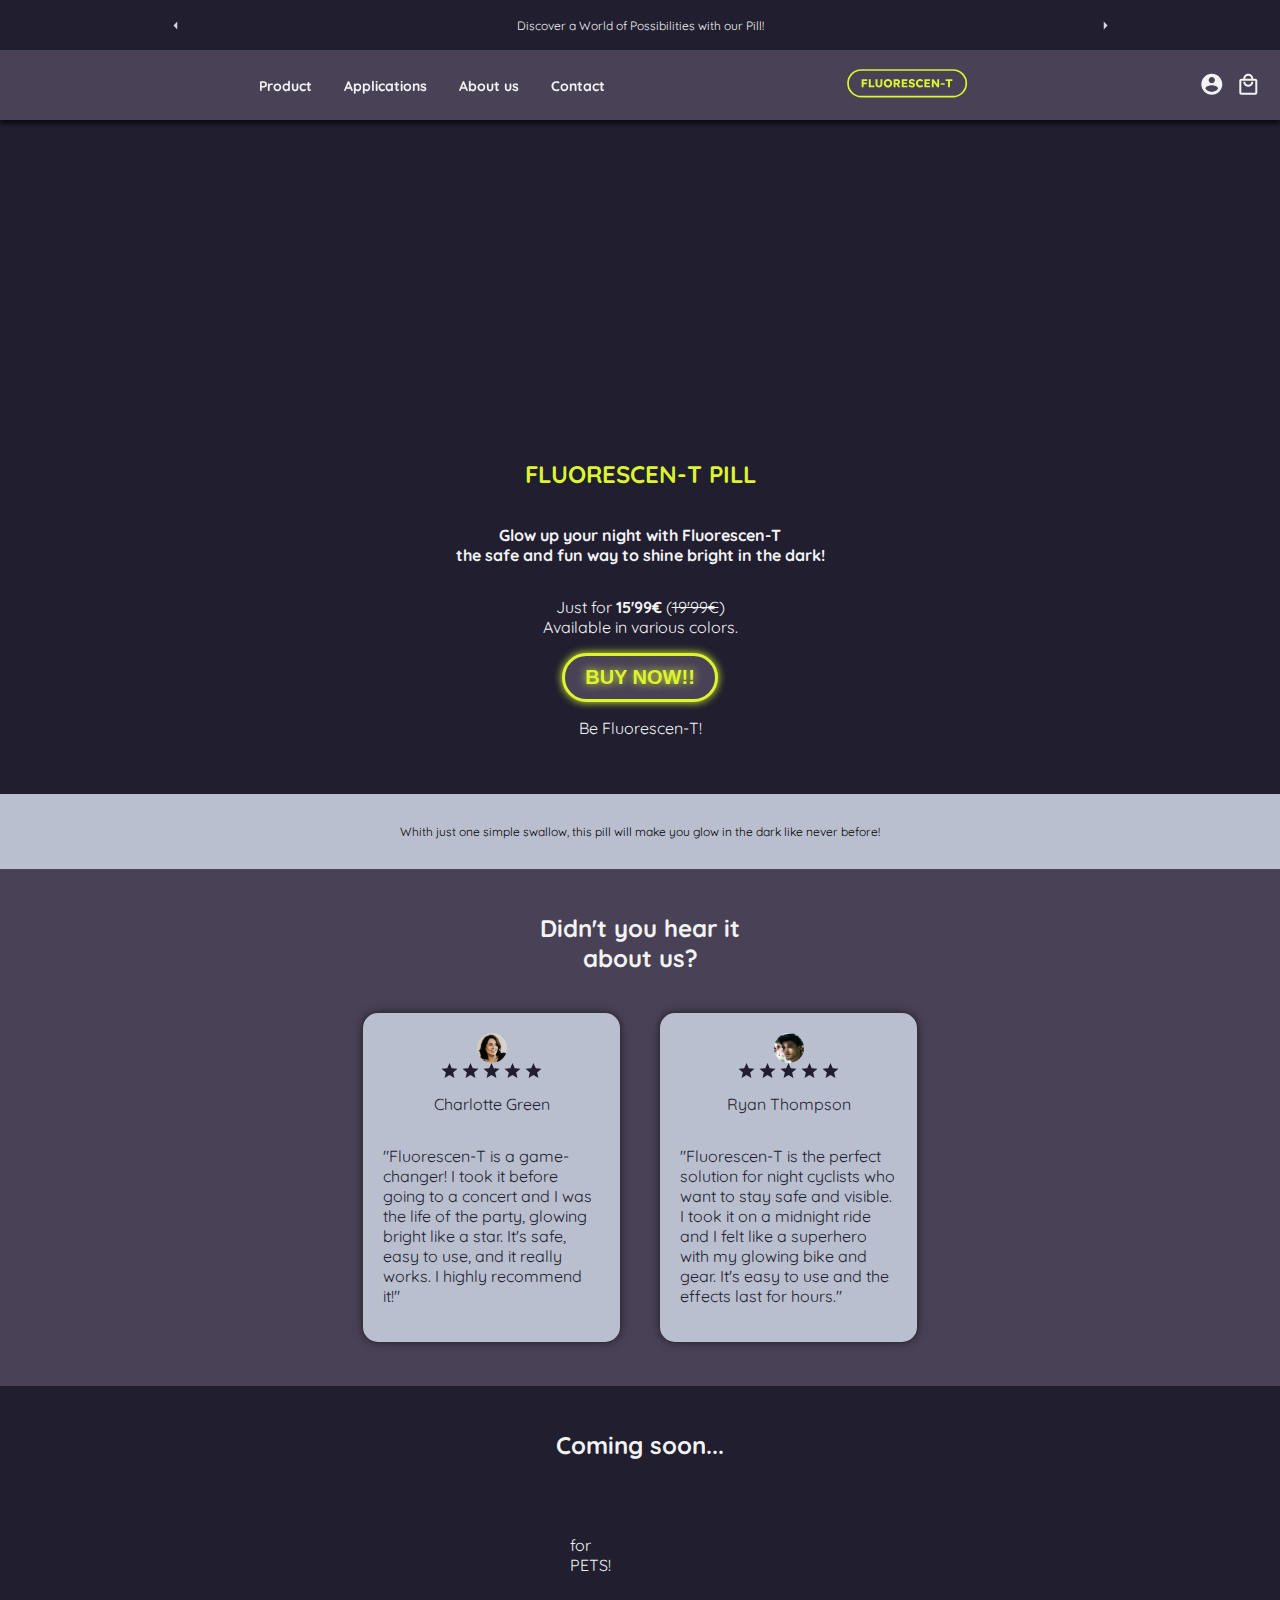
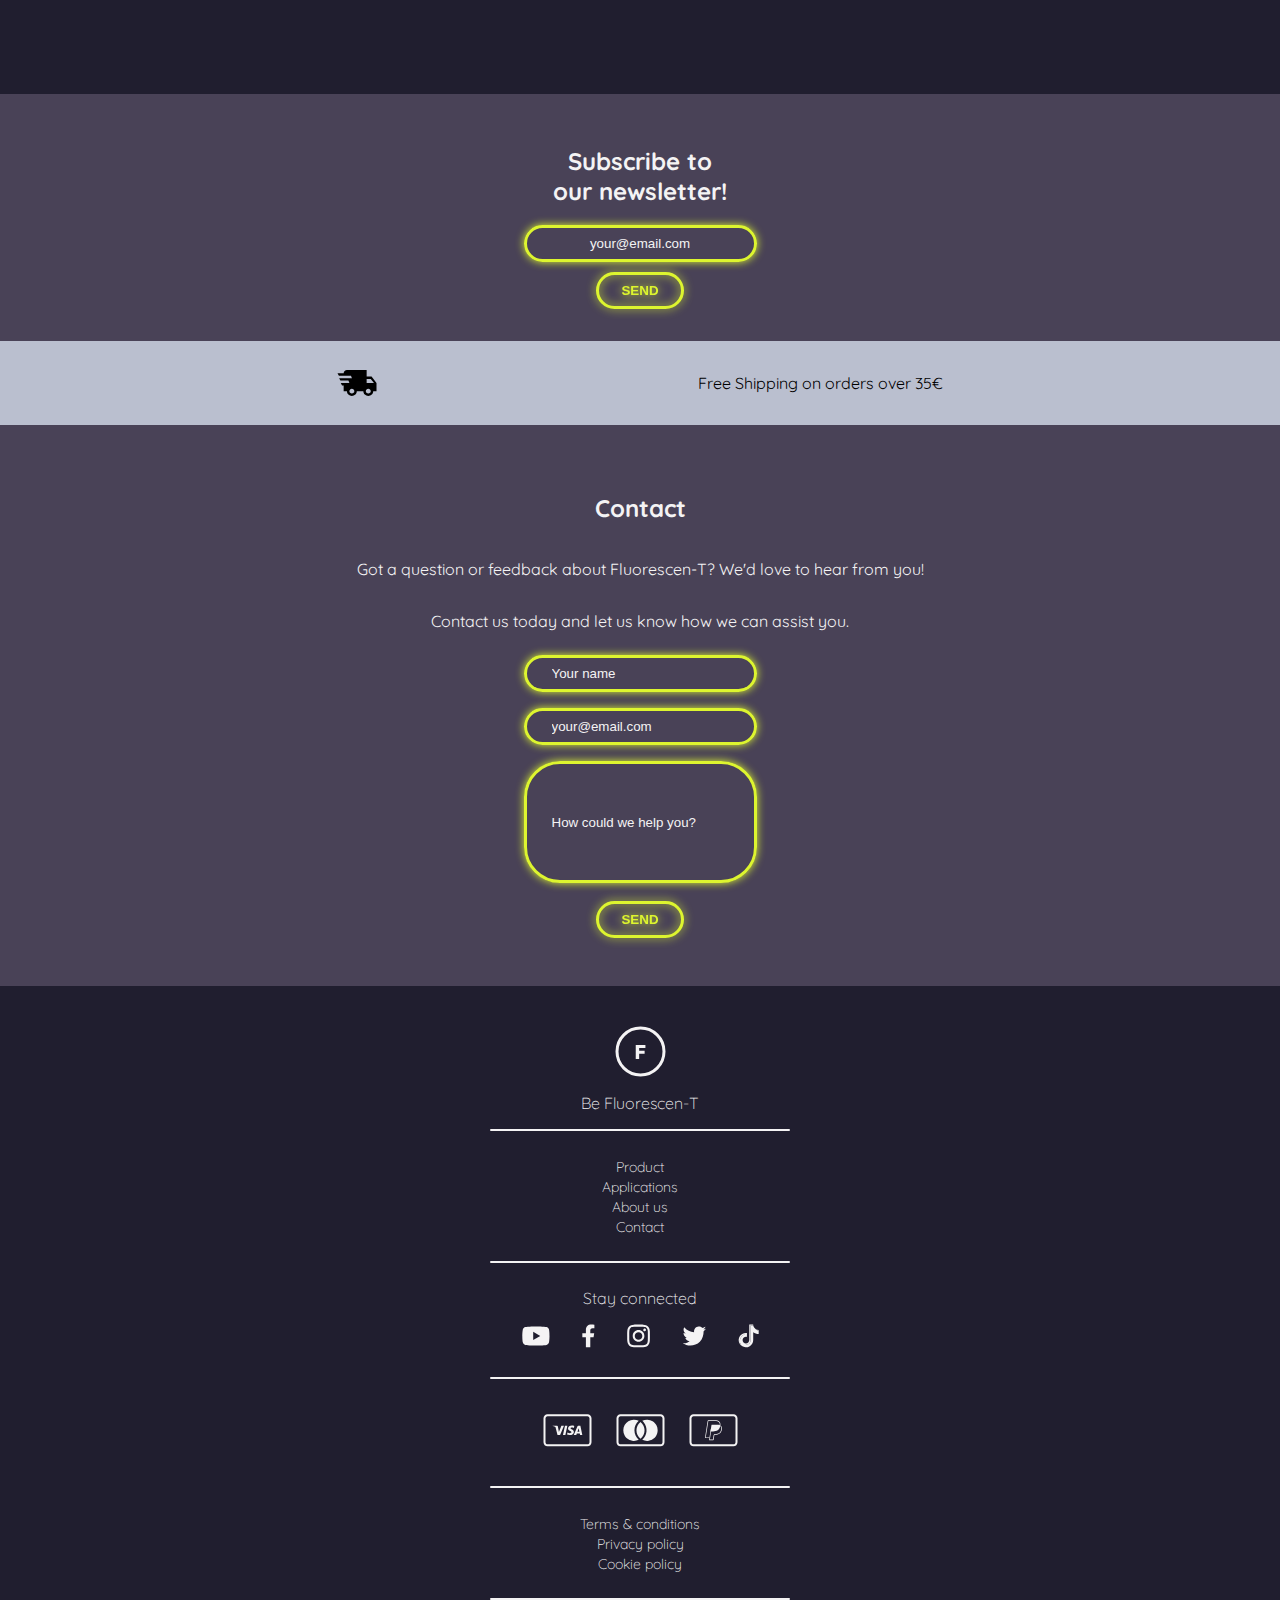
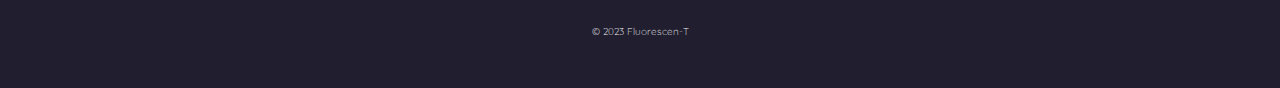
==== commit 4400d6ca: "✨ reviews" ====
--- a/_html/index.html
+++ b/_html/index.html
@@ -71,11 +71,13 @@
         ></iframe>
         <h2 class="type_yellow">FLUORESCEN-T PILL</h2>
         <p class="type_white">
-          Glow up your night with Fluorescen-T <br />the safe and fun way to
-          shine bright in the dark!
+          <b
+            >Glow up your night with Fluorescen-T <br />the safe and fun way to
+            shine bright in the dark!</b
+          >
         </p>
         <p class="type_white">
-          Just for 15'99€ (<span class="text_line-through">19'99€</span>)
+          Just for <b>15'99€</b> (<span class="text_line-through">19'99€</span>)
           <br />Available in various colors.
         </p>
         <button class="button_buy-now">BUY NOW!!</button>
@@ -93,6 +95,38 @@
       <!-- REVIEWS -->
       <section id="reviews">
         <h2>Didn't you hear it <br />about us?</h2>
+        <div class="reviews-slider">
+          <div class="reviews-bg">
+            <img
+              class="profile-picture"
+              src="imgs/photo-review1.jpg"
+              alt="profile picture"
+            />
+            <img src="imgs/starts.svg" alt="five stars" />
+            <p>Charlotte Green</p>
+            <p>
+              "Fluorescen-T is a game-changer! I took it before going to a
+              concert and I was the life of the party, glowing bright like a
+              star. It's safe, easy to use, and it really works. I highly
+              recommend it!"
+            </p>
+          </div>
+          <div class="reviews-bg">
+            <img
+              class="profile-picture"
+              src="imgs/photo-review2.jpg"
+              alt="profile picture"
+            />
+            <img src="imgs/starts.svg" alt="five stars" />
+            <p>Ryan Thompson</p>
+            <p>
+              "Fluorescen-T is the perfect solution for night cyclists who want
+              to stay safe and visible. I took it on a midnight ride and I felt
+              like a superhero with my glowing bike and gear. It's easy to use
+              and the effects last for hours."
+            </p>
+          </div>
+        </div>
       </section>
 
       <!-- PETS -->
--- a/_html/style.css
+++ b/_html/style.css
@@ -7,6 +7,11 @@
 html body {
   margin: 0;
   height: 100%;
+}
+
+ul {
+  margin: 0;
+  padding: 0;
 }
 
 /* HEADER */
@@ -36,7 +41,6 @@
   align-items: center;
   justify-content: space-between;
   background-color: #494257;
-  color: #F4F3F4;
   height: 70px;
   padding: 1em;
   position: fixed;
@@ -45,11 +49,12 @@
   width: 100%;
   box-shadow: 0px 4px 4px rgba(0, 0, 0, 0.6);
   z-index: 200;
+  font-family: 'Quicksand', sans-serif;
+  font-weight: bold;
 }
 
 nav-menu {
   display: flex;
-  flex-direction: row;
   list-style: none;
   margin: 0;
   padding: 0;
@@ -58,6 +63,11 @@
 li {
   margin: 0 1rem;
   overflow: hidden;
+}
+
+.nav-menu>ul {
+  display: flex;
+  flex-direction: row;
 }
 
 .menu-button-container {
@@ -65,7 +75,6 @@
   height: 100%;
   width: 30px;
   cursor: pointer;
-  flex-direction: column;
   justify-content: center;
   align-items: center;
 }
@@ -89,14 +98,8 @@
     box-shadow: 0px 4px 4px rgba(0, 0, 0, 0.6);
   }
 
-  .nav-menu ul {
-    margin: 0;
-    padding: 0;
-  }
-
   .nav-menu__item {
     text-decoration: none;
-    color: #F4F3F4;
     font-family: 'Quicksand', sans-serif;
     font-weight: bold;
   }
@@ -134,6 +137,11 @@
   .nav-menu>li:not(:last-child) {
     border-bottom: 1px solid #444;
   }
+}
+
+.nav-logo:hover {
+  filter: drop-shadow(0px 0px 5px #DDF52F);
+  transition: filter 0.5s ease-in-out;
 }
 
 /* ICONS NAV MENU */
@@ -190,6 +198,7 @@
   color: #DDF52F;
   text-shadow: 0px 0px 9px #DDF52F;
   animation: neon 1.5s ease-in-out infinite alternate;
+  transition: transform 0.2s ease;
 }
 
 @keyframes neon {
@@ -204,6 +213,10 @@
   }
 }
 
+.button_buy-now:hover {
+  transform: scale(1.2);
+}
+
 /* PHRASE */
 
 #phrase {
@@ -227,10 +240,34 @@
   display: flex;
   flex-direction: column;
   align-items: center;
+  text-align: center;
   padding: 1.5em;
-  height: 440px;
-  font-family: 'Quicksand', sans-serif;
-  font-style: normal;
+  font-family: 'Quicksand', sans-serif;
+  font-style: normal;
+}
+
+.reviews-slider {
+  display: flex;
+}
+
+.reviews-bg {
+  background: #BABFCF;
+  color: #201E2F;
+  box-shadow: 0px 0px 10px rgba(0, 0, 0, 0.6);
+  border-radius: 15px;
+  padding: 20px;
+  width: 217px;
+  display: flex;
+  flex-direction: column;
+  align-items: center;
+  margin: 20px;
+  text-align: start;
+}
+
+.profile-picture {
+  width: 30px;
+  height: 30px;
+  border-radius: 50%;
 }
 
 /* PETS */
@@ -240,7 +277,8 @@
   color: #F4F3F4;
   display: flex;
   flex-direction: column;
-  padding: 1.5em;
+  align-items: center;
+  padding: 1.5rem;
   height: 260px;
   font-family: 'Quicksand', sans-serif;
   font-style: normal;
@@ -259,7 +297,7 @@
 #pets div {
   display: flex;
   align-items: center;
-  gap: 50px;
+
 }
 
 #pets iframe {
@@ -370,8 +408,6 @@
 }
 
 footer>ul {
-  margin: 0;
-  padding: 0;
   text-align: center;
   list-style: none;
 }
